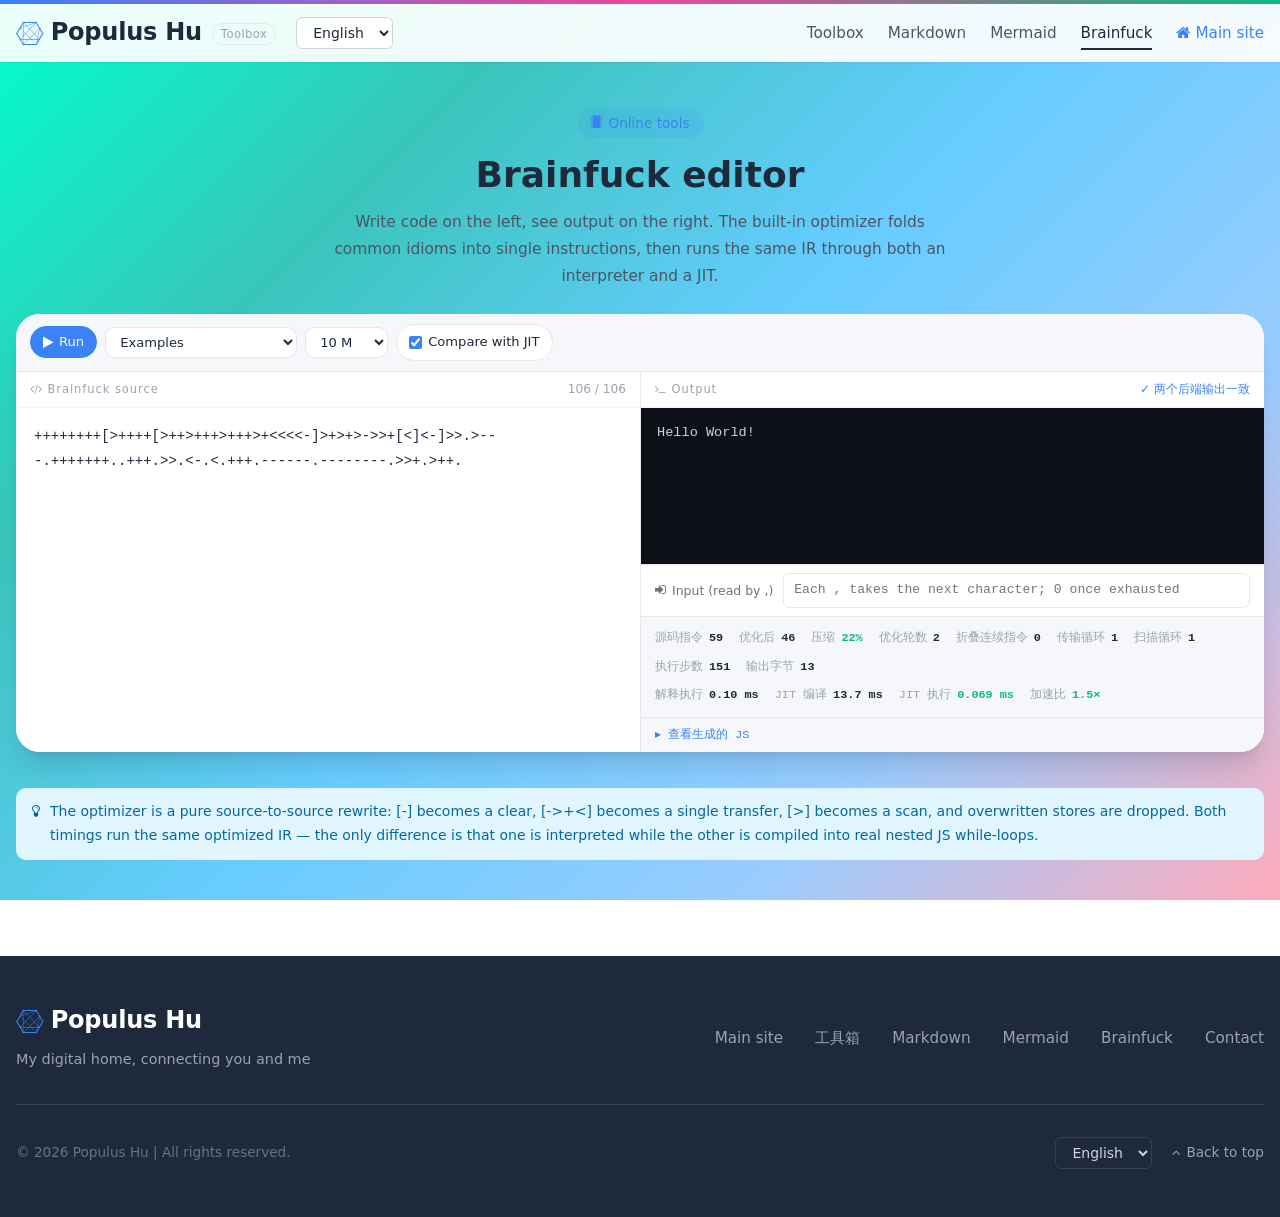
==== brainfuck/index.html @ 496d1e06 "新增 Brainfuck 编辑器与优化解释器（第三个工具） 引擎 assets/bf.js，分三层：   parse      源码 → 扁平 IR，顺手合并连续的 + - < >   optimiz" ====
<!DOCTYPE html>
<html lang="zh-CN">
<head>
<meta charset="UTF-8">
<meta name="viewport" content="width=device-width, initial-scale=1.0">

<title data-i18n="page-title-bf">Brainfuck 编辑器 | Populus Hu 工具箱</title>
<meta name="description" content="浏览器本地运行的 Brainfuck 编辑器与优化解释器：内置 peephole 优化器，并能对比解释执行与 JIT 编译执行的速度。" data-i18n="meta-desc-bf">

<link rel="icon" href="/assets/icon.ico" sizes="32x32">
<link rel="stylesheet" href="/assets/font-awesome.min.css">
<link rel="stylesheet" href="/assets/tools.css">

<script src="/assets/lang.js"></script>
<script src="/assets/tools.js"></script>
<script src="/assets/bf.js"></script>
</head>
<body>

<header class="navbar" id="navbar">
  <div class="nav-decoration"></div>
  <div class="nav-inner">

    <div class="nav-left">
      <a class="brand" href="/">
        <i class="fa fa-connectdevelop"></i>Populus Hu<small data-i18n="brand-tag">工具箱</small>
      </a>
      <div class="lang-desktop">
        <select class="language-selector" aria-label="语言 / Language">
          <option value="cn" selected>中文</option>
          <option value="en">English</option>
          <option value="jp">日本語</option>
        </select>
      </div>
    </div>

    <button class="menu-toggle" id="menu-toggle" aria-label="菜单" aria-expanded="false" aria-controls="nav-links">
      <i class="fa fa-bars"></i>
    </button>

    <nav class="nav-links" id="nav-links">
      <a href="/" data-i18n="nav-tools">工具箱</a>
      <a href="/markdown/" data-i18n="nav-markdown">Markdown</a>
      <a href="/mermaid/" data-i18n="nav-mermaid">Mermaid</a>
      <a href="/brainfuck/" class="is-active" data-i18n="nav-bf">Brainfuck</a>
      <a href="https://who-young.top" class="back"><i class="fa fa-home"></i><span data-i18n="nav-back">返回主站</span></a>
      <div class="lang-mobile">
        <select class="language-selector" aria-label="语言 / Language">
          <option value="cn" selected>中文</option>
          <option value="en">English</option>
          <option value="jp">日本語</option>
        </select>
      </div>
    </nav>

  </div>
</header>

<main class="tool-shell wrap">

  <div class="tool-head">
    <span class="badge"><i class="fa fa-microchip"></i> <span data-i18n="tool-badge">在线工具</span></span>
    <h1 data-i18n="bf-title">Brainfuck 编辑器</h1>
    <p data-i18n="bf-desc">左边写代码，右边看输出。内置的优化器会把常见惯用法折叠成单条指令，同一份中间代码分别用解释器和 JIT 各跑一遍。</p>
  </div>

  <div id="load-warn" class="notice notice-error hidden">
    <i class="fa fa-exclamation-triangle"></i>
    <div data-i18n="load-warn">渲染库没有加载成功。如果你是用 <code>file://</code> 直接打开本页，请改用本地服务器访问。</div>
  </div>

  <div class="tool-card-main">

    <div class="tool-bar">
      <button class="btn btn-sm btn-primary" id="btn-run"><i class="fa fa-play"></i> <span data-i18n="bf-run">运行</span></button>
      <select id="example" aria-label="示例程序"></select>
      <select id="maxsteps" aria-label="步数上限 / Step limit">
        <option value="1000000" data-i18n="bf-ms-1m">100 万</option>
        <option value="10000000" selected data-i18n="bf-ms-10m">1000 万</option>
        <option value="100000000" data-i18n="bf-ms-100m">1 亿</option>
      </select>
      <label class="bf-check"><input type="checkbox" id="compare" checked> <span data-i18n="bf-compare">对照 JIT</span></label>
      <span class="spacer"></span>
      <span class="stat" id="status">点「运行」开始</span>
    </div>

    <div class="bf-caption" id="caption" hidden></div>

    <div class="panes">
      <div class="pane">
        <div class="pane-label">
          <span><i class="fa fa-code"></i> <span data-i18n="bf-pane-src">Brainfuck 源码</span></span>
          <span class="side" id="srclen"></span>
        </div>
        <textarea class="editor" id="src" spellcheck="false"
          data-i18n-placeholder="bf-placeholder"
          placeholder="在这里写 Brainfuck 代码…&#10;只有 + - &lt; &gt; [ ] . , 这 8 个字符是有效指令，其它字符会被当成注释忽略。"></textarea>
      </div>

      <div class="pane">
        <div class="pane-label">
          <span><i class="fa fa-terminal"></i> <span data-i18n="bf-pane-out">输出</span></span>
          <span class="side" id="oomark"></span>
        </div>
        <pre class="bf-console" id="console"></pre>

        <div class="bf-stdin">
          <label for="stdin"><i class="fa fa-sign-in"></i> <span data-i18n="bf-stdin-label">输入（供 , 读取）</span></label>
          <input type="text" id="stdin" data-i18n-placeholder="bf-stdin-ph"
                 placeholder="程序执行到 , 时从这里按顺序取字符，取完补 0">
        </div>

        <div class="bf-stats" id="stats"></div>
      </div>
    </div>

  </div>

  <div class="notice notice-info mt-lg">
    <i class="fa fa-lightbulb-o"></i>
    <div data-i18n="bf-note">
      优化器是纯文本重写：把 <code>[-]</code> 折叠成清零、把 <code>[->+&lt;]</code> 折叠成一次传输、把 <code>[&gt;]</code> 折叠成扫描，再删掉被覆盖的赋值。右侧两个耗时跑的是同一份优化后的中间代码，差别只在于一个由 JS 解释、一个被编译成真正的 JS 嵌套 while 循环。
    </div>
  </div>

</main>

<footer class="site-footer">
  <div class="wrap">
    <div class="foot-top">
      <div>
        <a class="brand" href="https://who-young.top"><i class="fa fa-connectdevelop"></i>Populus Hu</a>
        <p class="foot-desc" data-i18n="footer-desc">我的数字家园，连接你我</p>
      </div>
      <nav class="foot-nav">
        <a href="https://who-young.top" data-i18n="footer-home">主站首页</a>
        <a href="/">工具箱</a>
        <a href="/markdown/">Markdown</a>
        <a href="/mermaid/">Mermaid</a>
        <a href="/brainfuck/" data-i18n="footer-bf">Brainfuck</a>
        <a href="https://who-young.top/#contact" data-i18n="footer-contact">联系我</a>
      </nav>
    </div>
    <div class="foot-bottom">
      <p data-i18n="footer-copyright">© 2026 Populus Hu | 保留所有权利。</p>
      <div class="foot-bottom-right">
        <select class="language-selector language-selector-dark" aria-label="语言 / Language">
          <option value="cn" selected>中文</option>
          <option value="en">English</option>
          <option value="jp">日本語</option>
        </select>
        <a class="to-top" href="#top" id="to-top"><i class="fa fa-angle-up"></i> <span data-i18n="to-top">回到顶部</span></a>
      </div>
    </div>
  </div>
</footer>

<script>
(() => {
  'use strict';

  const srcEl = document.getElementById('src');
  const stdinEl = document.getElementById('stdin');
  const consoleEl = document.getElementById('console');
  const statsEl = document.getElementById('stats');
  const statusEl = document.getElementById('status');
  const srclenEl = document.getElementById('srclen');
  const oomarkEl = document.getElementById('oomark');
  const captionEl = document.getElementById('caption');
  const exSel = document.getElementById('example');
  const msSel = document.getElementById('maxsteps');
  const cmpEl = document.getElementById('compare');
  const runBtn = document.getElementById('btn-run');
  const STORAGE = 'tools.brainfuck.src';

  if (!window.BF) {
    document.getElementById('load-warn').classList.remove('hidden');
    return;
  }
  const T = (key, vars, fallback) => (window.i18n ? i18n.t(key, vars, fallback) : fallback || key);
  const lang = () => (window.i18n ? i18n.current() : 'cn');

  /* ── 界面辅助 ──────────────────────────────────────────────────────── */
  function setStatus(text) { statusEl.textContent = text; }

  function item(label, value, highlight) {
    return `<span class="item"><span class="k">${label}</span><span class="v${highlight ? ' hl' : ''}">${value}</span></span>`;
  }
  const num = (n) => Number(n).toLocaleString();
  /** 毫秒按数量级选小数位：小程序的平均耗时可能只有 0.01ms，toFixed(1) 会显示成 0.0 */
  const fmtMs = (v) => (!Number.isFinite(v) ? '—' : v >= 10 ? v.toFixed(1) : v >= 0.1 ? v.toFixed(2) : v.toFixed(3));

  /** 把不可打印的控制字符转成 \xNN，否则终端样式里什么都看不见 */
  function visible(text) {
    return text.replace(/[\u0000-\u0008\u000B\u000C\u000E-\u001F\u007F]/g, (c) =>
      '\\x' + c.charCodeAt(0).toString(16).padStart(2, '0'));
  }

  /**
   * 测一次不够准：像 Hello World 这种程序单次只要几十微秒，而 performance.now()
   * 在部分浏览器上只有 100µs 的精度，直接测会得到 0.0 ms。
   * 所以自适应地重复跑，直到累计耗时够长，再取平均 —— 基准测试的常规做法。
   */
  function measure(fn, targetMs, capMs, capReps) {
    let result = fn();
    const t0 = performance.now();
    if (performance.now() - t0 >= targetMs) return { result, ms: performance.now() - t0, reps: 1 };

    let reps = 0;
    const start = performance.now();
    let elapsed = 0;
    do {
      result = fn();
      reps++;
      elapsed = performance.now() - start;
    } while (elapsed < targetMs && elapsed < capMs && reps < capReps);

    return { result, ms: elapsed / reps, reps };
  }

  /* ── 示例下拉 ──────────────────────────────────────────────────────── */
  function rebuildExamples() {
    const keep = exSel.value;
    exSel.innerHTML = '';
    exSel.appendChild(new Option(T('bf-sample', null, '示例程序'), ''));
    for (const ex of BF.EXAMPLES) {
      exSel.appendChild(new Option(ex.name[lang()] || ex.name.cn, ex.id));
    }
    exSel.value = keep && BF.EXAMPLES.some((e) => e.id === keep) ? keep : '';
    if (keep) showCaption(keep);
  }

  function showCaption(id) {
    const ex = BF.EXAMPLES.find((e) => e.id === id);
    if (!ex || !ex.note) { captionEl.hidden = true; captionEl.textContent = ''; return; }
    captionEl.hidden = false;
    captionEl.textContent = ex.note[lang()] || ex.note.cn;
  }

  /* ── 运行 ──────────────────────────────────────────────────────────── */
  function renderStats(d) {
    const parts = [];
    parts.push(item(T('bf-st-src', null, '源码指令'), num(d.sourceOps)));
    parts.push(item(T('bf-st-final', null, '优化后'), num(d.finalOps)));
    if (d.sourceOps) parts.push(item(T('bf-st-reduce', null, '压缩'), d.reduce + '%', true));
    parts.push(item(T('bf-st-passes', null, '优化轮数'), num(d.stats.passes)));

    parts.push(item(T('bf-st-runs', null, '折叠连续指令'), num(d.stats.merge)));
    if (d.stats.clear) parts.push(item(T('bf-st-clear', null, '清零循环'), num(d.stats.clear)));
    if (d.stats.xfer) parts.push(item(T('bf-st-xfer', null, '传输循环'), num(d.stats.xfer)));
    if (d.stats.scan) parts.push(item(T('bf-st-scan', null, '扫描循环'), num(d.stats.scan)));
    if (d.stats.constFold) parts.push(item(T('bf-st-const', null, '常量折叠'), num(d.stats.constFold)));
    if (d.stats.dead) parts.push(item(T('bf-st-dead', null, '死代码消除'), num(d.stats.dead)));

    const sep1 = '<span class="sep"></span>';
    parts.push(sep1);
    parts.push(item(T('bf-st-steps', null, '执行步数'), num(d.steps)));
    parts.push(item(T('bf-st-bytes', null, '输出字节'), num(d.bytes)));

    const sep2 = '<span class="sep"></span>';
    parts.push(sep2);
    parts.push(item(T('bf-st-ir', null, '解释执行'), fmtMs(d.msIR) + ' ms'));

    if (d.jit) {
      parts.push(item(T('bf-st-jitc', null, 'JIT 编译'), fmtMs(d.jit.msCompile) + ' ms'));
      parts.push(item(T('bf-st-jit', null, 'JIT 执行'), fmtMs(d.jit.msJIT) + ' ms', true));
      if (d.speedup) parts.push(item(T('bf-st-speedup', null, '加速比'), d.speedup + '×', true));
    }

    statsEl.innerHTML = parts.join('');
  }

  function doRun() {
    const code = srcEl.value;
    const maxSteps = Number(msSel.value);
    const input = BF.textToBytes(stdinEl.value);
    const t = (k, f) => T(k, null, f);

    if (!code.trim()) {
      consoleEl.textContent = '';
      statsEl.innerHTML = `<span class="item"><span class="k">${t('bf-st-none', '（未运行）')}</span></span>`;
      setStatus(t('bf-idle', '点「运行」开始'));
      return;
    }

    /* 1) 解析 + 优化 */
    let prep;
    try {
      prep = BF.prepare(code, { maxSteps });
    } catch (e) {
      consoleEl.textContent = '';
      statsEl.innerHTML = `<span class="item"><span class="k">${t('bf-err-syntax', '语法错误')}</span><span class="v">${e.message}</span></span>`;
      setStatus(t('bf-err-syntax', '语法错误'));
      oomarkEl.textContent = '';
      return;
    }

    const reduce = prep.sourceOps ? Math.round((1 - prep.finalOps / prep.sourceOps) * 100) : 0;

    /* 2) 解释执行（重复取平均，避免小程序的耗时显示成 0.0 ms） */
    const irBench = measure(() => BF.runIR(prep.ir, { input, maxSteps }), 20, 200, 200000);
    const ir = irBench.result;
    const msIR = irBench.ms;

    /* 3) 可选：编译成 JS 再跑一遍 */
    let jit = null, jitErr = null, jitSource = null;
    if (cmpEl.checked) {
      try {
        const c0 = performance.now();
        jitSource = BF.compile(prep.ir, { maxSteps });
        const fn = BF.buildJIT(jitSource);
        const msCompile = performance.now() - c0;

        const jitBench = measure(() => BF.runJIT(fn, { input, maxSteps }), 20, 200, 200000);
        const res = jitBench.result;
        const msJIT = jitBench.ms;

        // 跑的是同一份 IR，理论上必须逐字节一致；不一致说明有 bug
        const same = res.output.length === ir.output.length &&
                     res.output.every((v, i) => v === ir.output[i]) &&
                     (res.reason || '') === (ir.reason || '');
        jit = { msCompile, msJIT, same };
      } catch (e) {
        jitErr = e.message;
      }
    }

    /* 4) 显示输出 */
    let text = BF.bytesToText(ir.output);
    let truncated = false;
    if (text.length > 20000) { text = text.slice(0, 20000); truncated = true; }
    consoleEl.textContent = visible(text);
    if (truncated) Tools.toast(t('bf-toast-truncated', '输出过长，只显示了前 20000 个字符'), 'warn');

    /* 5) 状态标记 */
    if (ir.error) {
      const msg = ir.reason === 'pointer'
        ? T('bf-err-ptr', { s: BF.DEFAULTS.tapeSize }, t('bf-err-ptr', null, '指针越界'))
        : t('bf-err-steps', '超过步数上限（可能是死循环）');
      setStatus('⚠ ' + msg);
      oomarkEl.textContent = '';
    } else if (jitErr) {
      setStatus('⚠ ' + t('bf-err-nocsp', 'JIT 不可用，已回退到解释器'));
      oomarkEl.textContent = '';
    } else {
      setStatus('');
      if (jit) {
        oomarkEl.textContent = jit.same ? '✓ ' + t('bf-same', '两个后端输出一致')
                                        : '✗ ' + t('bf-diff', '两个后端输出不一致');
        oomarkEl.className = 'side ' + (jit.same ? 'busy' : 'warn');
      } else {
        oomarkEl.textContent = '';
      }
    }
    if (truncated) oomarkEl.textContent = '';

    /* 6) 统计 */
    renderStats({
      sourceOps: prep.sourceOps,
      finalOps: prep.finalOps,
      reduce,
      stats: prep.stats,
      steps: ir.steps,
      bytes: ir.output.length,
      msIR,
      jit,
      speedup: jit && jit.msJIT > 0.0005 ? (msIR / jit.msJIT).toFixed(1) : null,
    });

    /* 7) 顺手把生成的 JS 挂到 details 上，方便看「编译成了什么」 */
    let box = document.getElementById('jitBox');
    if (jitSource) {
      if (!box) {
        box = document.createElement('details');
        box.id = 'jitBox';
        box.className = 'bf-jit';
        box.innerHTML = `<summary>${t('bf-show-js', '查看生成的 JS')}</summary><pre></pre>`;
        statsEl.parentNode.insertBefore(box, statsEl.nextSibling);
      }
      box.querySelector('summary').textContent = t('bf-show-js', '查看生成的 JS');
      box.querySelector('pre').textContent = jitSource;
      box.hidden = false;
    } else if (box) {
      box.hidden = true;
    }
  }

  /* ── 事件 ──────────────────────────────────────────────────────────── */
  runBtn.addEventListener('click', () => {
    setStatus(T('bf-running', null, '运行中…'));
    // 先让浏览器把「运行中…」画出来，再开始同步执行
    setTimeout(() => { try { doRun(); } catch (e) { setStatus('✗ ' + e.message); } }, 16);
  });

  exSel.addEventListener('change', () => {
    const id = exSel.value;
    if (!id) { showCaption(''); return; }
    const ex = BF.EXAMPLES.find((e) => e.id === id);
    if (!ex) return;
    srcEl.value = ex.code;
    stdinEl.value = ex.stdin || '';
    showCaption(id);
    save();
    Tools.toast(T('bf-toast-sample', { name: ex.name[lang()] || ex.name.cn }, `已载入「${ex.name.cn}」`), 'info');
    runBtn.click();
  });

  // Tab 插入两个空格而不是跳出输入框
  srcEl.addEventListener('keydown', (e) => {
    if (e.key !== 'Tab') return;
    e.preventDefault();
    const s = srcEl.selectionStart, t = srcEl.selectionEnd;
    srcEl.value = srcEl.value.slice(0, s) + '  ' + srcEl.value.slice(t);
    srcEl.selectionStart = srcEl.selectionEnd = s + 2;
    updateLen();
  });

  document.addEventListener('keydown', (e) => {
    if ((e.ctrlKey || e.metaKey) && e.key === 'Enter') { e.preventDefault(); runBtn.click(); }
  });

  /* ── 持久化 ────────────────────────────────────────────────────────── */
  let saveTimer = null;
  function save() {
    clearTimeout(saveTimer);
    saveTimer = setTimeout(() => {
      try { localStorage.setItem(STORAGE, srcEl.value); } catch { /* 忽略 */ }
    }, 600);
  }
  function updateLen() {
    srclenEl.textContent = srcEl.value.length + ' / ' + srcEl.value.replace(/[^+\-<>[\],.]/g, '').length;
  }

  srcEl.addEventListener('input', () => { updateLen(); save(); });

  /* ── 初始化 ────────────────────────────────────────────────────────── */
  let restored = '';
  try { restored = localStorage.getItem(STORAGE) || ''; } catch { /* 忽略 */ }
  srcEl.value = restored || BF.EXAMPLES[0].code;
  if (!restored) stdinEl.value = BF.EXAMPLES[0].stdin || '';
  updateLen();

  rebuildExamples();
  setStatus(T('bf-idle', null, '点「运行」开始'));
  // 注意：status 故意不带 data-i18n —— lang.js 会重写所有 [data-i18n] 元素，
  // 而运行状态是动态文案，被重写就会退回初始文字。
  if (window.i18n) i18n.onReady(() => { rebuildExamples(); showCaption(exSel.value); });

  // 首个示例的说明直接显示出来
  if (!restored) showCaption(BF.EXAMPLES[0].id);
  runBtn.click();
})();
</script>

</body>
</html>
---- assets/tools.css ----
/* ============================================================================
   在线工具站 —— 共享样式
   设计令牌取自主站 who-young.top：
     · 背景渐变来自主站 src/css.css 的 .index-bg-pattern
     · 颜色来自主站 tailwind.config.js 的 theme.extend.colors
     · 容器宽度、页眉页脚结构、间距节奏均对齐主站
   ========================================================================== */

*, *::before, *::after { box-sizing: border-box; }

:root {
  --primary:   #3B82F6;
  --secondary: #10B981;
  --accent:    #EC4899;
  --dark:      #1E293B;

  --gray-700: #374151;
  --gray-600: #4B5563;
  --gray-500: #6B7280;
  --gray-400: #9CA3AF;
  --gray-300: #D1D5DB;
  --gray-200: #E5E7EB;
  --gray-100: #F3F4F6;

  --soft-blue:     #E1F5FE;
  --soft-green:    #E8F5E9;
  --soft-pink:     #FFEBEE;
  --soft-lavender: #F3E5F5;
  --soft-gray:     #F5F7FA;

  --radius-sm: 10px;
  --radius:    16px;
  --radius-lg: 24px;

  --shadow-sm: 0 1px 2px rgba(15, 23, 42, .06);
  --shadow:    0 10px 15px -3px rgba(15, 23, 42, .10), 0 4px 6px -4px rgba(15, 23, 42, .10);
  --shadow-lg: 0 20px 25px -5px rgba(15, 23, 42, .12), 0 8px 10px -6px rgba(15, 23, 42, .10);

  /* 与主站 tailwind container 在 xl 断点下的宽度一致 */
  --container: 1280px;
  --gutter: 16px;

  --font-sans: system-ui, -apple-system, "Segoe UI", Roboto, "Helvetica Neue", Arial,
               "PingFang SC", "Hiragino Sans GB", "Microsoft YaHei", sans-serif;
  --mono: ui-monospace, SFMono-Regular, "SF Mono", Menlo, Consolas,
          "Liberation Mono", "Courier New", monospace;
}

html { -webkit-text-size-adjust: 100%; }

/* ── 背景渐变 ─────────────────────────────────────────────────────────────
   刻意【不用】background-attachment: fixed —— 那会让浏览器每次滚动都重绘
   整屏渐变，是典型的滚动卡顿来源。改成固定在视口上的伪元素，
   浏览器会把它放进独立合成层，滚动时零重绘。
   ──────────────────────────────────────────────────────────────────────── */
body::before {
  content: '';
  position: fixed;
  inset: 0;
  z-index: -1;
  background: linear-gradient(135deg,
      #00FFCC 0%, #39C5BB 25%, #66CCFF 50%, #99CCFF 75%, #FFABBC 100%);
}

body {
  margin: 0;
  min-height: 100vh;
  /* 垂直三段式布局，保证内容不足一屏时页脚也被压在底部，
     不会在页脚下方露出一条渐变背景 */
  display: flex;
  flex-direction: column;
  color: var(--dark);
  font-family: var(--font-sans);
  font-size: 16px;
  line-height: 1.75;
  overflow-x: hidden;
}

main { flex: 1 0 auto; }

a { color: inherit; text-decoration: none; }
img { max-width: 100%; display: block; }
button, input, select, textarea { font: inherit; color: inherit; }
h1, h2, h3, h4 { margin: 0; line-height: 1.3; font-weight: 700; text-wrap: balance; }
p { margin: 0; }

/* ── 容器 ───────────────────────────────────────────────────────────────── */
.wrap,
.nav-inner {
  width: 100%;
  max-width: var(--container);
  margin: 0 auto;
  padding-left: var(--gutter);
  padding-right: var(--gutter);
}
.wrap-narrow { max-width: 960px; }

/* ── 页眉 ───────────────────────────────────────────────────────────────── */
.navbar {
  position: fixed; top: 0; left: 0; right: 0; z-index: 50;
  background: rgba(255, 255, 255, .92);
  backdrop-filter: blur(8px);
  -webkit-backdrop-filter: blur(8px);
  box-shadow: 0 1px 2px rgba(15, 23, 42, .06);
  transition: background .25s, box-shadow .25s;
}
.navbar.is-scrolled { background: #fff; box-shadow: 0 4px 6px -1px rgba(15, 23, 42, .1); }

.nav-decoration {
  height: 4px; width: 100%;
  background: linear-gradient(90deg, #3B82F6 0%, #EC4899 50%, #10B981 100%);
}

.nav-inner {
  display: flex; align-items: center; justify-content: space-between;
  padding-top: 12px; padding-bottom: 12px;
}
.nav-left { display: flex; align-items: center; gap: 20px; min-width: 0; }

/* 语言选择器：规格对齐主站 bg-white border-gray-300 rounded-md px-3 py-1.5 text-sm */
.language-selector {
  background: #fff; border: 1px solid var(--gray-300); color: var(--dark);
  border-radius: 6px; padding: 6px 12px; font-size: .875rem; line-height: 1.5;
  cursor: pointer; transition: box-shadow .2s, border-color .2s;
}
.language-selector:focus {
  outline: none; border-color: var(--primary);
  box-shadow: 0 0 0 2px rgba(59, 130, 246, .3);
}
.language-selector-dark { background: #1E293B; border-color: #334155; color: var(--gray-300); }

/* 桌面端放页眉，移动端收进折叠菜单 —— 与主站一致 */
.lang-desktop { display: none; }
.lang-mobile { display: block; width: 100%; padding-top: 12px; }
.lang-mobile .language-selector { width: 100%; }
@media (min-width: 801px) {
  .lang-desktop { display: block; }
  .lang-mobile { display: none; }
}

/* 与主站 text-2xl font-bold 对齐 */
.brand {
  display: inline-flex; align-items: center; gap: 8px;
  font-size: 1.5rem; font-weight: 700; line-height: 1.4;
  letter-spacing: -.01em;
}
.brand i { color: var(--primary); font-size: 1.5rem; transition: transform .3s; }
.brand:hover i { transform: rotate(12deg); }
.brand small {
  font-size: .72rem; font-weight: 500; color: var(--gray-400);
  letter-spacing: .04em; margin-left: 2px;
  padding: 2px 8px; border: 1px solid var(--gray-200); border-radius: 999px;
  transform: translateY(1px);
}

.nav-links { display: flex; align-items: center; gap: 24px; }
.nav-links a {
  position: relative; color: var(--gray-600); font-size: .95rem;
  transition: color .2s;
}
.nav-links a:hover, .nav-links a.is-active { color: var(--dark); }
.nav-links a::after {
  content: ''; position: absolute; left: 0; bottom: -4px; height: 2px; width: 0;
  background: currentColor; transition: width .3s ease;
}
.nav-links a:hover::after, .nav-links a.is-active::after { width: 100%; }
.nav-links a.back { color: var(--primary); display: inline-flex; align-items: center; gap: 5px; }

.menu-toggle {
  display: none; background: none; border: 0; cursor: pointer;
  font-size: 1.25rem; padding: 4px 6px; line-height: 1;
}

@media (max-width: 800px) {
  .menu-toggle { display: block; }
  .brand { font-size: 1.25rem; }
  .brand i { font-size: 1.25rem; }
  .brand small { display: none; }
  .nav-links {
    position: absolute; left: 0; right: 0; top: 100%;
    flex-direction: column; align-items: stretch; gap: 0;
    background: #fff; box-shadow: var(--shadow-lg);
    padding: 4px var(--gutter) 12px;
    opacity: 0; transform: translateY(-8px); pointer-events: none;
    transition: opacity .22s ease, transform .22s ease;
  }
  .nav-links.is-open { opacity: 1; transform: translateY(0); pointer-events: auto; }
  .nav-links a { padding: 13px 0; border-bottom: 1px solid var(--gray-100); font-size: 1rem; }
  .nav-links a:last-child { border-bottom: 0; }
  .nav-links a::after { display: none; }
}

/* ── 按钮 ───────────────────────────────────────────────────────────────── */
.btn {
  display: inline-flex; align-items: center; gap: 6px;
  padding: 7px 14px; border-radius: 999px; cursor: pointer;
  background: #fff; border: 1px solid var(--gray-200); color: var(--dark);
  font-size: .875rem; line-height: 1.4; white-space: nowrap;
  transition: transform .18s ease, box-shadow .18s ease, border-color .18s ease;
}
.btn:hover { border-color: var(--gray-300); box-shadow: var(--shadow-sm); transform: translateY(-1px); }
.btn:active { transform: translateY(0); }
.btn:disabled { opacity: .45; cursor: not-allowed; transform: none; box-shadow: none; }
.btn-primary { background: var(--primary); border-color: var(--primary); color: #fff; }
.btn-primary:hover { box-shadow: 0 8px 18px -4px rgba(59, 130, 246, .5); }
.btn-sm { padding: 6px 12px; font-size: .82rem; }

/* ── 卡片 ───────────────────────────────────────────────────────────────────
   悬停只过渡 transform。
   box-shadow 的过渡会每帧触发大面积重绘，是「悬停发粘」的主因 —— 这里
   让阴影直接切换、只让位移做动画，观感立刻跟手。
   ──────────────────────────────────────────────────────────────────────── */
.card {
  background: #fff; border-radius: var(--radius-lg);
  box-shadow: var(--shadow-lg); overflow: hidden;
  transition: transform .2s cubic-bezier(.2, .8, .2, 1);
}
.card-hover:hover { transform: translateY(-6px); }
.card-hover:active { transform: translateY(-3px); }

/* ── 通用徽标 ───────────────────────────────────────────────────────────── */
.badge {
  display: inline-flex; align-items: center; gap: 6px;
  padding: 5px 14px; border-radius: 999px;
  background: rgba(59, 130, 246, .12); color: var(--primary);
  font-size: .85rem; font-weight: 500; line-height: 1.5;
}

/* ── 首页 hero（规格对齐主站 index） ─────────────────────────────────────
   主站：max-w-3xl 左对齐 / h1 clamp(2.5rem,8vw,5rem) leading-tight /
        段落 clamp(1rem,2vw,1.25rem) / 两个 px-8 py-3 的圆角按钮 / 右侧两个模糊光斑
   ──────────────────────────────────────────────────────────────────────── */
/* 与主站一致：hero 占满一屏并垂直居中。
   否则下一个分节的标题会从首屏底部露出一截，看着像页面没排好。
   只用 padding-top/bottom —— 用 padding 简写会把 .wrap 的左右内边距清零，
   窄屏下正文就贴到屏幕边缘了。 */
.hero {
  position: relative; overflow: hidden;
  min-height: 100vh;
  display: flex; align-items: center;
  padding-top: 96px; padding-bottom: 48px;
}
/* 移动端浏览器地址栏会收放，100vh 会偏大；dvh 更贴合实际可视高度 */
@supports (min-height: 100dvh) {
  .hero { min-height: 100dvh; }
}
.hero-glow { position: absolute; top: 0; right: 0; width: 55%; height: 100%; pointer-events: none; }
.hero-glow::before, .hero-glow::after {
  content: ''; position: absolute; border-radius: 50%; filter: blur(64px);
}
.hero-glow::before { top: 72px; right: 0; width: 16rem; height: 16rem; background: rgba(59, 130, 246, .30); }
.hero-glow::after  { bottom: 24px; right: 8rem; width: 20rem; height: 20rem; background: rgba(236, 72, 153, .26); }

.hero > .wrap { position: relative; }
.hero .badge { margin-bottom: 20px; }
.hero h1 {
  font-size: clamp(2.5rem, 8vw, 5rem);
  line-height: 1.15; letter-spacing: -.02em;
  margin-bottom: 24px;
}
.hero .grad {
  background: linear-gradient(90deg, var(--primary), var(--accent));
  -webkit-background-clip: text; background-clip: text;
  -webkit-text-fill-color: transparent; color: transparent;
}
.hero p {
  /* 中文单行 35~40 字最舒服；46rem 太长会导致换行点难看 */
  max-width: 42rem;
  color: var(--gray-600);
  font-size: clamp(1rem, 2vw, 1.2rem); line-height: 1.75;
  margin-bottom: 32px;
}
.hero-actions { display: flex; flex-wrap: wrap; gap: 16px; }

/* 主站 CTA 按钮规格：px-8 py-3 rounded-full shadow-lg hover:-translate-y-1 */
.btn-hero {
  display: inline-flex; align-items: center; gap: 8px;
  padding: 12px 32px; border-radius: 999px;
  font-size: 1rem; font-weight: 500;
  transition: transform .2s ease, box-shadow .2s ease;
}
.btn-hero:hover { transform: translateY(-4px); }
.btn-hero-primary { background: var(--primary); color: #fff; box-shadow: 0 10px 15px -3px rgba(59, 130, 246, .35); }
.btn-hero-primary:hover { box-shadow: 0 20px 25px -5px rgba(59, 130, 246, .45); }
.btn-hero-ghost {
  background: #fff; color: var(--dark); border: 1px solid var(--gray-100);
  box-shadow: 0 10px 15px -3px rgba(15, 23, 42, .12);
}
.btn-hero-ghost:hover { box-shadow: 0 20px 25px -5px rgba(15, 23, 42, .18); }

/* ── Section：对齐主站的 badge + h2 + 描述 三段式 ───────────────────────── */
/* 首屏已经被 hero 占满，这里留出与主站分节相当的上间距 */
.section { padding-top: 80px; padding-bottom: 16px; }
.section-head { text-align: center; max-width: 44rem; margin: 0 auto 56px; }
.section-head .badge { margin-bottom: 16px; }
.section-head h2 {
  font-size: clamp(1.8rem, 5vw, 3rem);
  line-height: 1.25; letter-spacing: -.015em;
  margin-bottom: 20px;
}
.section-head p { color: var(--gray-600); font-size: 1.05rem; line-height: 1.75; }

.grid { display: grid; gap: 24px; }
@media (min-width: 760px) { .grid.cols-2 { grid-template-columns: repeat(2, 1fr); } }
@media (min-width: 1000px) { .grid.cols-3 { grid-template-columns: repeat(3, 1fr); } }
@media (min-width: 700px) and (max-width: 999px) { .grid.cols-3 { grid-template-columns: repeat(2, 1fr); } }

.tool-card { display: flex; flex-direction: column; padding: 28px; height: 100%; }
.tool-card .icon {
  width: 52px; height: 52px; border-radius: 14px;
  display: flex; align-items: center; justify-content: center;
  font-size: 1.4rem; margin-bottom: 18px;
}
.tool-card h3 { font-size: 1.25rem; margin-bottom: 10px; }
.tool-card p {
  color: var(--gray-600); font-size: .95rem; line-height: 1.75;
  margin-bottom: 20px; flex: 1 1 auto;
}
.tool-card .go {
  color: var(--primary); font-weight: 500; font-size: .95rem;
  display: inline-flex; align-items: center; gap: 6px;
  transition: transform .2s ease;
}
.tool-card:hover .go { transform: translateX(6px); }
.bg-blue { background: var(--soft-blue); color: var(--primary); }
.bg-pink { background: var(--soft-pink); color: var(--accent); }
.bg-green { background: var(--soft-green); color: var(--secondary); }
.bg-lav  { background: var(--soft-lavender); color: #8B5CF6; }

/* ── 工具页外壳 ─────────────────────────────────────────────────────────── */
/* 同理：只用纵向 padding，横向交给 .wrap（页面里写的是 class="tool-shell wrap"） */
/* 纵向 flex：让工具卡片自动填满首屏剩余空间。
   原来用 calc(100vh - 268px) 这个魔数，页头文字多一行就会把卡片挤出视口。 */
.tool-shell {
  padding-top: 108px; padding-bottom: 40px;
  display: flex; flex-direction: column;
  min-height: 100vh;
}
@supports (min-height: 100dvh) { .tool-shell { min-height: 100dvh; } }
.tool-head { text-align: center; max-width: 40rem; margin: 0 auto 24px; }
.tool-head .badge { margin-bottom: 14px; }
.tool-head h1 { font-size: clamp(1.6rem, 1.2rem + 1.6vw, 2.25rem); margin-bottom: 10px; }
.tool-head p { color: var(--gray-600); font-size: .96rem; line-height: 1.75; }

.tool-card-main {
  background: #fff; border-radius: var(--radius-lg); box-shadow: var(--shadow-lg);
  overflow: hidden; display: flex; flex-direction: column;
  flex: 1 1 auto; min-height: 420px;
}

.tool-bar {
  display: flex; flex-wrap: wrap; align-items: center; gap: 8px;
  padding: 10px 14px; background: var(--soft-gray);
  border-bottom: 1px solid var(--gray-200);
}
.tool-bar .spacer { flex: 1 1 auto; }
.tool-bar .stat { color: var(--gray-500); font-size: .8rem; font-variant-numeric: tabular-nums; }
.tool-bar select {
  padding: 6px 10px; border: 1px solid var(--gray-200); border-radius: var(--radius-sm);
  background: #fff; font-size: .82rem; cursor: pointer; max-width: 12rem;
}

.panes { flex: 1 1 auto; display: flex; min-height: 0; }
.pane { flex: 1 1 50%; min-width: 0; display: flex; flex-direction: column; }
.pane + .pane { border-left: 1px solid var(--gray-200); }
.pane-label {
  padding: 7px 14px; font-size: .72rem; letter-spacing: .08em;
  color: var(--gray-400); border-bottom: 1px solid var(--gray-100);
  display: flex; align-items: center; justify-content: space-between; gap: 12px;
  background: #fff;
}
.pane-label .side { text-transform: none; letter-spacing: 0; font-size: .76rem; }
.pane-label .busy { color: var(--primary); }

.editor {
  flex: 1 1 auto; width: 100%; border: 0; outline: none; resize: none;
  padding: 16px 18px; font-family: var(--mono);
  font-size: .875rem; line-height: 1.8;
  background: #fff; color: var(--dark); tab-size: 2;
}
.editor::placeholder { color: var(--gray-400); }

.preview { flex: 1 1 auto; overflow: auto; padding: 18px 20px; }
.preview.is-drop { background: var(--soft-blue); }

@media (max-width: 880px) {
  .tool-shell { padding-top: 96px; min-height: auto; }
  .tool-card-main { flex: 0 0 auto; }
  .panes { flex-direction: column; }
  .pane { min-height: 44vh; }
  .pane + .pane { border-left: 0; border-top: 1px solid var(--gray-200); }
}

/* ── 提示 / 错误 ─────────────────────────────────────────────────────────── */
.notice {
  display: flex; align-items: flex-start; gap: 10px;
  padding: 12px 16px; border-radius: var(--radius-sm);
  font-size: .875rem; line-height: 1.7;
}
.notice i { margin-top: 4px; flex: 0 0 auto; }
.notice-info  { background: var(--soft-blue); color: #0369A1; }
.notice-warn  { background: #FEF3C7; color: #92400E; }
.notice-error { background: var(--soft-pink); color: #9F1239; }
.notice code {
  font-family: var(--mono); font-size: .85em;
  background: rgba(0, 0, 0, .06); padding: 1px 5px; border-radius: 4px;
}
.notice + .notice { margin-top: 10px; }
/* 少量间距工具类，避免在 HTML 里写行内 style */
.mt-xs { margin-top: 4px; }
.mt-sm { margin-top: 16px; }
.mt-lg { margin-top: 36px; }
.hidden { display: none !important; }

/* ── Markdown 渲染排版 ───────────────────────────────────────────────────── */
.md-body {
  font-size: .95rem; line-height: 1.85; color: var(--gray-700);
  word-wrap: break-word; overflow-wrap: anywhere;
}
.md-body > *:first-child { margin-top: 0; }
.md-body > *:last-child { margin-bottom: 0; }
.md-body h1, .md-body h2, .md-body h3, .md-body h4 {
  color: var(--dark); margin: 1.8em 0 .7em; text-wrap: balance;
}
.md-body h1 { font-size: 1.65em; padding-bottom: .3em; border-bottom: 1px solid var(--gray-200); }
.md-body h2 { font-size: 1.35em; padding-bottom: .25em; border-bottom: 1px solid var(--gray-200); }
.md-body h3 { font-size: 1.15em; }
.md-body h4 { font-size: 1em; }
.md-body p { margin: 0 0 1.1em; }
.md-body ul, .md-body ol { margin: 0 0 1.1em; padding-left: 1.5em; }
.md-body li { margin: .35em 0; }
.md-body li > ul, .md-body li > ol { margin: .35em 0; }
.md-body a { color: var(--primary); text-decoration: underline; text-underline-offset: 3px; }
.md-body a:hover { text-decoration-thickness: 2px; }
.md-body strong { font-weight: 700; color: var(--dark); }
.md-body blockquote {
  margin: 0 0 1.1em; padding: .7em 1.1em; color: var(--gray-600);
  border-left: 4px solid var(--primary); background: var(--soft-gray);
  border-radius: 0 var(--radius-sm) var(--radius-sm) 0;
}
.md-body blockquote p:last-child { margin-bottom: 0; }
.md-body code {
  font-family: var(--mono); font-size: .87em;
  background: var(--gray-100); padding: .15em .4em; border-radius: 5px;
}
.md-body pre {
  margin: 0 0 1.1em; padding: 14px 16px; overflow: auto;
  background: #F6F8FA; border: 1px solid var(--gray-200); border-radius: var(--radius-sm);
}
.md-body pre code {
  background: none; padding: 0; font-size: .85em; line-height: 1.65;
}
.md-body table {
  border-collapse: collapse; margin: 0 0 1.1em; font-size: .9em;
  display: block; width: max-content; max-width: 100%; overflow-x: auto;
}
.md-body th, .md-body td { border: 1px solid var(--gray-200); padding: 8px 13px; text-align: left; }
.md-body th { background: var(--soft-gray); font-weight: 600; color: var(--dark); }
/* 不写 tbody —— 有的 Markdown 渲染器不生成 tbody，用 tr 更稳 */
.md-body tr:nth-child(even) td { background: #FAFBFC; }
.md-body hr { border: 0; border-top: 1px solid var(--gray-200); margin: 2.2em 0; }
.md-body img { border-radius: var(--radius-sm); margin: .4em 0; }
.md-body input[type="checkbox"] { margin-right: .45em; vertical-align: -1px; }
.md-body .task-list-item { list-style: none; margin-left: -1.3em; }

/* ── Mermaid 画布 ────────────────────────────────────────────────────────── */
.mmd-canvas { display: flex; align-items: center; justify-content: center; min-height: 100%; }
.mmd-canvas svg { max-width: 100%; height: auto; }
.mmd-empty { color: var(--gray-400); font-size: .9rem; text-align: center; padding: 48px 16px; }

/* ── Brainfuck 工具页 ───────────────────────────────────────────────────── */
/* 工具栏里的复选框做成小胶囊 */
.bf-check {
  display: inline-flex; align-items: center; gap: 6px;
  padding: 6px 12px; border-radius: 999px; cursor: pointer;
  background: #fff; border: 1px solid var(--gray-200);
  font-size: .82rem; user-select: none;
  transition: border-color .15s, box-shadow .15s;
}
.bf-check:hover { border-color: var(--gray-300); box-shadow: var(--shadow-sm); }
.bf-check input { accent-color: var(--primary); margin: 0; cursor: pointer; }

/* 选中示例后显示它的说明 */
.bf-caption {
  padding: 8px 14px; font-size: .8rem; line-height: 1.6;
  color: var(--primary); background: var(--soft-blue);
  border-bottom: 1px solid var(--gray-200);
}

/* 输出用深色终端风格，和左侧源码区拉开层次 */
.bf-console {
  flex: 1 1 auto; min-height: 120px; margin: 0;
  padding: 14px 16px; overflow: auto;
  background: #0D1117; color: #C9D1D9;
  font-family: var(--mono); font-size: .85rem; line-height: 1.65;
  white-space: pre-wrap; word-break: break-all;
}
.bf-console:empty::before {
  content: '—';
  color: #484F58;
}

/* 输入行 */
.bf-stdin {
  flex: 0 0 auto; display: flex; align-items: center; gap: 10px;
  padding: 8px 14px; border-top: 1px solid var(--gray-200); background: #fff;
}
.bf-stdin label {
  display: inline-flex; align-items: center; gap: 6px;
  font-size: .78rem; color: var(--gray-500); white-space: nowrap;
}
.bf-stdin input {
  flex: 1 1 auto; min-width: 0;
  padding: 5px 10px; border: 1px solid var(--gray-200); border-radius: 6px;
  font-family: var(--mono); font-size: .82rem;
}
.bf-stdin input:focus { outline: none; border-color: var(--primary); box-shadow: 0 0 0 2px rgba(59, 130, 246, .2); }

/* 统计区：等宽小字，按「指令 → 执行 → 耗时」分组 */
.bf-stats {
  flex: 0 0 auto; max-height: 38%; overflow: auto;
  display: flex; flex-wrap: wrap; gap: 3px 16px; align-content: flex-start;
  padding: 10px 14px;
  border-top: 1px solid var(--gray-200); background: var(--soft-gray);
  font-family: var(--mono); font-size: .74rem; line-height: 1.9;
}
.bf-stats .item { display: inline-flex; gap: 6px; white-space: nowrap; }
.bf-stats .k { color: var(--gray-400); }
.bf-stats .v { color: var(--dark); font-weight: 600; font-variant-numeric: tabular-nums; }
.bf-stats .v.hl { color: var(--secondary); }
.bf-stats .sep { flex: 1 1 100%; height: 0; }

/* 生成的 JS 折在 details 里 */
.bf-jit {
  flex: 0 0 auto; border-top: 1px solid var(--gray-200); background: var(--soft-gray);
  font-family: var(--mono); font-size: .74rem;
}
.bf-jit > summary {
  padding: 7px 14px; cursor: pointer; color: var(--primary);
  list-style: none; user-select: none;
}
.bf-jit > summary::-webkit-details-marker { display: none; }
.bf-jit > summary::before { content: '▸ '; }
.bf-jit[open] > summary::before { content: '▾ '; }
.bf-jit > pre {
  margin: 0; padding: 10px 14px; max-height: 240px; overflow: auto;
  background: #0D1117; color: #C9D1D9;
  font-family: var(--mono); font-size: .72rem; line-height: 1.6;
}

/* 状态标记：警告态 */
.pane-label .side.warn { color: #B45309; }

/* ── 页脚（结构对齐主站：所有内容都在容器内） ───────────────────────────── */
.site-footer {
  background: var(--dark); color: #fff;
  padding: 48px 0; margin-top: 56px;
  flex: 0 0 auto;
}
.foot-top {
  display: flex; flex-wrap: wrap; gap: 24px 32px;
  justify-content: space-between; align-items: center;
}
.foot-top .brand { color: #fff; }
.foot-desc { color: var(--gray-400); font-size: .9rem; margin-top: 8px; }
.foot-nav { display: flex; flex-wrap: wrap; gap: 16px 32px; }
.foot-nav a { color: var(--gray-400); font-size: .95rem; transition: color .2s; }
.foot-nav a:hover { color: #fff; }

/* 分隔线在容器内部 —— 主站是 border-t + px-4，所以左右各缩进一个 gutter */
.foot-bottom {
  border-top: 1px solid #334155;
  margin-top: 32px; padding-top: 32px;
  display: flex; flex-wrap: wrap; gap: 12px 24px;
  justify-content: space-between; align-items: center;
}
.foot-bottom p { color: var(--gray-500); font-size: .85rem; }
.foot-bottom-right { display: flex; flex-wrap: wrap; align-items: center; gap: 12px 20px; }
.to-top {
  color: var(--gray-400); font-size: .85rem;
  display: inline-flex; align-items: center; gap: 5px;
  transition: color .2s;
}
.to-top:hover { color: #fff; }

@media (max-width: 640px) {
  .site-footer { padding: 40px 0; margin-top: 40px; }
  .foot-top { flex-direction: column; align-items: flex-start; }
  .foot-bottom { margin-top: 24px; padding-top: 24px; }
}
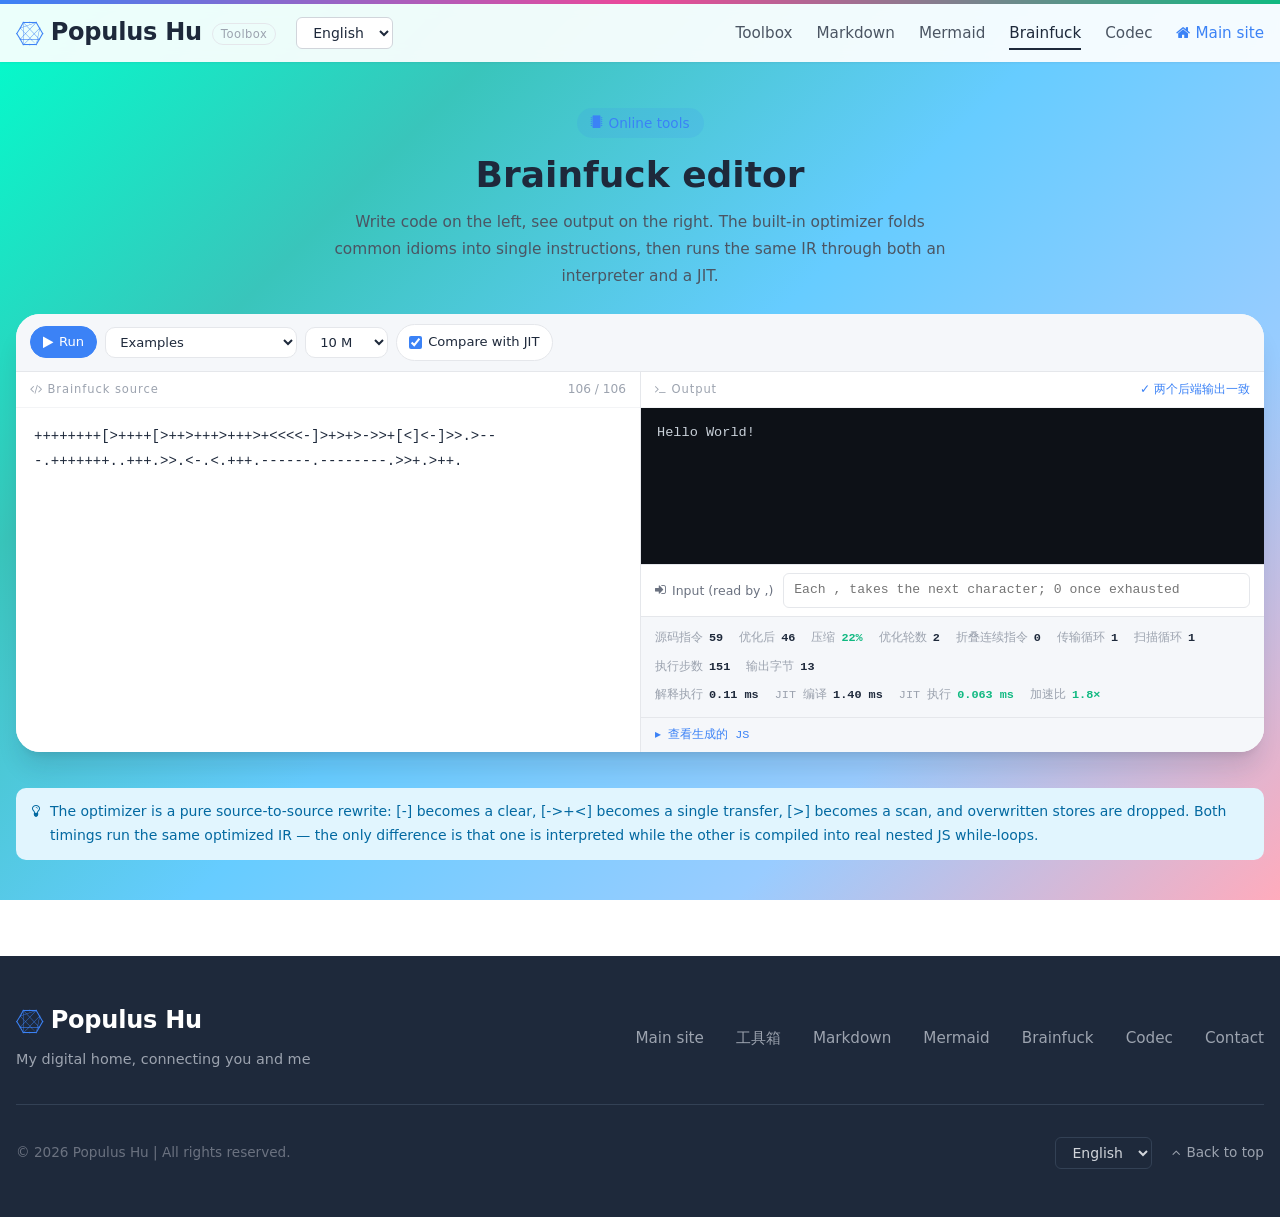
==== commit 9f9dea49: "新增编码 / 解码工具箱（第四个工具） 引擎 assets/codec.js，采用「配方（recipe）」模型：左侧点操作串成链，数据依次流过， 所以「先 Base64 解码、再 URL 解码」这种两" ====
--- a/brainfuck/index.html
+++ b/brainfuck/index.html
@@ -43,6 +43,7 @@
       <a href="/markdown/" data-i18n="nav-markdown">Markdown</a>
       <a href="/mermaid/" data-i18n="nav-mermaid">Mermaid</a>
       <a href="/brainfuck/" class="is-active" data-i18n="nav-bf">Brainfuck</a>
+      <a href="/codec/" data-i18n="nav-codec">编解码</a>
       <a href="https://who-young.top" class="back"><i class="fa fa-home"></i><span data-i18n="nav-back">返回主站</span></a>
       <div class="lang-mobile">
         <select class="language-selector" aria-label="语言 / Language">
@@ -138,6 +139,7 @@
         <a href="/markdown/">Markdown</a>
         <a href="/mermaid/">Mermaid</a>
         <a href="/brainfuck/" data-i18n="footer-bf">Brainfuck</a>
+        <a href="/codec/" data-i18n="footer-codec">编解码</a>
         <a href="https://who-young.top/#contact" data-i18n="footer-contact">联系我</a>
       </nav>
     </div>
--- a/assets/tools.css
+++ b/assets/tools.css
@@ -345,7 +345,10 @@
 .tool-card-main {
   background: #fff; border-radius: var(--radius-lg); box-shadow: var(--shadow-lg);
   overflow: hidden; display: flex; flex-direction: column;
-  flex: 1 1 auto; min-height: 420px;
+  /* basis 必须是 0 而不是 auto：auto 会拿【内容高度】当基准尺寸，
+     而左侧操作列表有三十多项、内容高一千多像素，整张卡片就会被撑开，
+     右侧的输出区被顶到屏幕外。basis 0 让高度由容器剩余空间决定。 */
+  flex: 1 1 0; min-height: 420px;
 }
 
 .tool-bar {
@@ -551,6 +554,101 @@
 /* 状态标记：警告态 */
 .pane-label .side.warn { color: #B45309; }
 
+/* ── 编解码工具页 ───────────────────────────────────────────────────────── */
+/* 左栏固定宽度放操作列表，右栏留给「输入 / 配方 / 输出」三段 */
+.pane-ops { flex: 0 0 254px; }
+
+.codec-search {
+  flex: 0 0 auto; display: flex; align-items: center; gap: 8px;
+  padding: 8px 12px; border-bottom: 1px solid var(--gray-200); background: #fff;
+}
+.codec-search i { color: var(--gray-400); font-size: .85rem; }
+.codec-search input {
+  flex: 1 1 auto; min-width: 0; border: 0; outline: none;
+  font-size: .85rem; background: transparent;
+}
+
+.codec-ops { flex: 1 1 auto; overflow: auto; padding: 4px 0 12px; background: #fff; }
+.codec-group {
+  padding: 10px 14px 4px; font-size: .68rem; letter-spacing: .08em;
+  color: var(--gray-400); text-transform: uppercase;
+}
+.codec-op {
+  display: flex; align-items: center; justify-content: space-between; gap: 6px;
+  width: 100%; padding: 6px 14px; border: 0; background: none; cursor: pointer;
+  font-size: .84rem; text-align: left; color: var(--gray-700);
+  transition: background .12s, color .12s;
+}
+.codec-op:hover { background: var(--soft-blue); color: var(--primary); }
+.codec-op i { font-size: .68rem; color: var(--gray-300); }
+.codec-op:hover i { color: var(--primary); }
+.codec-nomatch { padding: 16px 14px; font-size: .82rem; color: var(--gray-400); }
+
+/* 配方条：通栏放在工具栏下面，而不是挤在右侧栏里 ——
+   右侧竖着叠「输入 / 配方 / 输出」三段会把输出挤出屏幕 */
+.codec-recipebar {
+  flex: 0 0 auto; display: flex; align-items: flex-start; gap: 10px;
+  padding: 8px 14px; background: var(--soft-gray);
+  border-bottom: 1px solid var(--gray-200);
+}
+.codec-recipebar .lbl {
+  flex: 0 0 auto; padding-top: 5px; font-size: .7rem; letter-spacing: .08em;
+  color: var(--gray-400); white-space: nowrap;
+}
+.codec-recipebar .side { flex: 0 0 auto; padding-top: 5px; font-size: .72rem; color: var(--gray-400); }
+
+/* 配方 chip：可拖拽重排 */
+.codec-recipe {
+  flex: 1 1 auto; display: flex; flex-wrap: wrap; align-content: flex-start; gap: 6px;
+  min-height: 30px; max-height: 92px; overflow: auto;
+}
+.codec-empty { font-size: .78rem; color: var(--gray-400); padding: 6px 2px; }
+.codec-chip {
+  display: inline-flex; align-items: center; gap: 8px;
+  padding: 4px 6px 4px 10px; border-radius: 999px;
+  background: #fff; border: 1px solid var(--gray-200);
+  font-size: .8rem; cursor: grab; max-width: 100%;
+}
+.codec-chip.dragging { opacity: .4; }
+.codec-chip .n { white-space: nowrap; color: var(--dark); font-weight: 500; }
+.codec-chip .ps { display: inline-flex; align-items: center; gap: 8px; flex-wrap: wrap; }
+.codec-chip .p {
+  display: inline-flex; align-items: center; gap: 4px;
+  font-size: .72rem; color: var(--gray-500); white-space: nowrap;
+}
+.codec-chip .p input[type="text"], .codec-chip .p input[type="number"] {
+  width: 4.6rem; padding: 2px 6px; border: 1px solid var(--gray-200);
+  border-radius: 5px; font-size: .72rem; font-family: var(--mono);
+}
+.codec-chip .p input[type="number"] { width: 3.4rem; }
+.codec-chip .p input[type="checkbox"] { accent-color: var(--primary); margin: 0; }
+.codec-chip .x {
+  border: 0; background: none; cursor: pointer; color: var(--gray-300);
+  font-size: 1rem; line-height: 1; padding: 0 4px; border-radius: 50%;
+}
+.codec-chip .x:hover { color: var(--accent); background: var(--soft-pink); }
+
+/* 输入 / 输出 平分右侧剩余高度 */
+.codec-io { flex: 1 1 0; min-height: 90px; }
+
+/* 出错提示（动态文案，故意不带 data-i18n） */
+.codec-error {
+  flex: 0 0 auto; display: flex; align-items: flex-start; gap: 10px;
+  padding: 8px 14px; background: var(--soft-pink); color: #9F1239;
+  font-size: .8rem; line-height: 1.6;
+}
+.codec-error i { margin-top: 3px; }
+.codec-error strong { display: block; }
+
+/* 四列栅格（工具变多之后） */
+@media (min-width: 1180px) { .grid.cols-4 { grid-template-columns: repeat(4, 1fr); } }
+@media (min-width: 700px) and (max-width: 1179px) { .grid.cols-4 { grid-template-columns: repeat(2, 1fr); } }
+
+@media (max-width: 880px) {
+  .pane-ops { flex: 0 0 auto; max-height: 34vh; }
+  .codec-recipe { max-height: 132px; }
+}
+
 /* ── 页脚（结构对齐主站：所有内容都在容器内） ───────────────────────────── */
 .site-footer {
   background: var(--dark); color: #fff;
